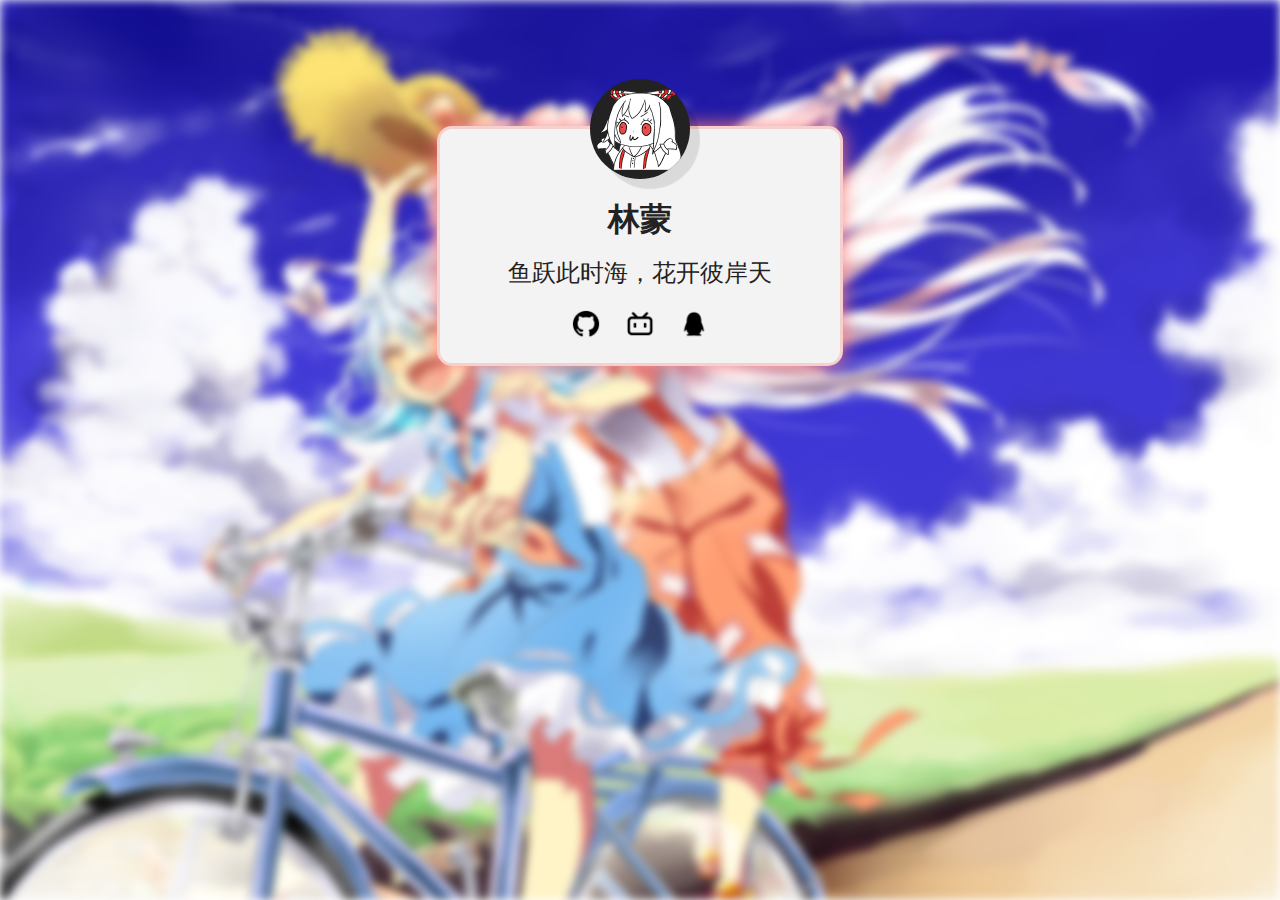
==== card.html @ 1c75807a "1" ====
<!DOCTYPE html>
<html lang="en">
<head>
    <meta charset="UTF-8">
    <meta http-equiv="X-UA-Compatible" content="IE=edge">
    <meta name="viewport" content="width=device-width, initial-scale=1.0">
    <link rel="stylesheet" href="card.css">
    <title>Card Layout</title>
</head>
<body class="wrapper">
    
    <div class="card">
        <img class="avatar" id="lmeng-avatar" src="未标题-3-表情包.png" alt="me">
        <h1>林蒙</h1>
        <h2>鱼跃此时海，花开彼岸天</h2>
        <ul class="contacts">
            <li><a href="https://github.com/I-linmeng-I"><img src="github.png" alt="GitHub"></a></li>
            <li><a href="https://space.bilibili.com/25121455"><img src="bilibili-line.png" alt="BiliBili"></a></li>
            <li><a href="http://wpa.qq.com/msgrd?v=3&uin=1364876516&site=qq&menu=yes"><img src="QQ.png" alt="QQ"></a></li>
        </ul>

</body>
<div class="BackgroundImg"></div>
<script src="jquery-1.11.2.min.js"></script>
<script> 
    $('.wrapper').mousemove(function(e) {
        var x = (e.pageX * -1 / 2), y = (e.pageY * -1 / 2);
        $('.BackgroundImg').css('background-position', x + 'px ' + y + 'px');
    });
</script>
</html>
---- card.css ----
body{
    font-family: Helvetica, sans-serif;
    color: #222;
}

h1{
    margin: 15px 0;
}

h2{
    margin: 0;
    font-weight: 100;
}

img{
    width: 100%;
}

.card{
    background-color: #f3f3f3;
    box-shadow: rgba(0, 0, 0, 0.1) 10px 10px 1px;
    border-radius: 15px;
    border-color: rgba(255, 126, 126, 0.3);
    box-shadow: 0px 0px 20px 0px rgba(255, 126, 126);display: block;
    border-style: solid;
    margin: 10% auto;
    width: 400px;
    text-align: center;
}

.card .avatar{
    box-shadow: rgba(0, 0, 0, 0.1) 10px 10px 1px;
    width: 100px;
    border-radius: 50%;
    margin-top: -50px;
    background-color: #222;
}

.contacts{
    margin: 0;
    padding: 0;
    list-style-type: none;
}

.contacts li{
    width: 30px;
    display: inline-block;
    padding: 20px 10px;
}

.contacts li a img:hover{
    opacity: 0.5;
    transition: opacity ease-in-out 0.2s;
}

.BackgroundImg{
    background: #fff url(sp20221114_132721_175.png) no-repeat 0 0;
    background-size: 120%;
    position:absolute;
    top: 0;
    left: 0;
    bottom: 0;
    right: 0;
    margin: auto;
    z-index: -1;
    filter:blur(5px);
}
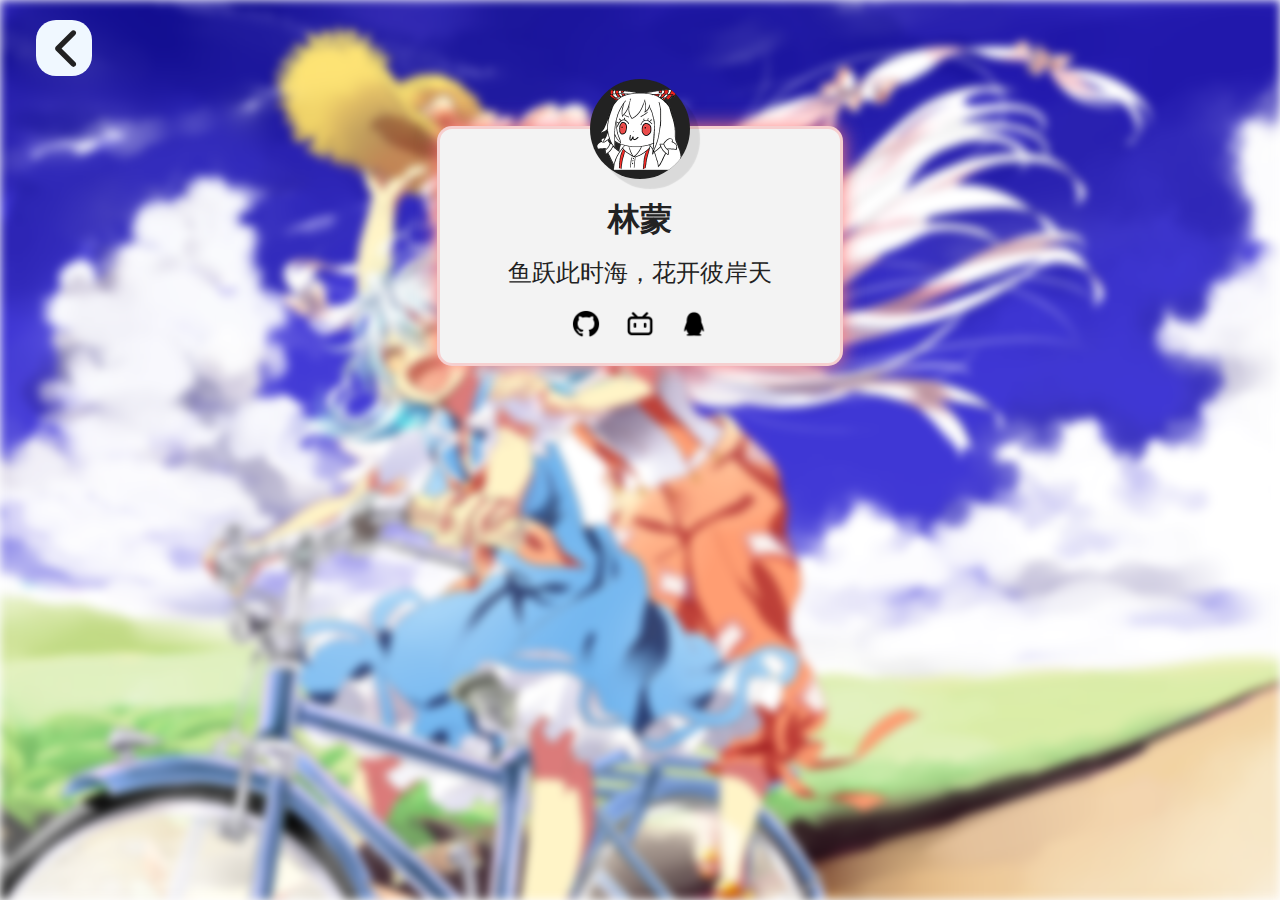
==== commit 8595b05f: "1" ====
--- a/card.html
+++ b/card.html
@@ -5,10 +5,15 @@
     <meta http-equiv="X-UA-Compatible" content="IE=edge">
     <meta name="viewport" content="width=device-width, initial-scale=1.0">
     <link rel="stylesheet" href="card.css">
+    <link rel="stylesheet" href="iconfont.css">
     <title>Card Layout</title>
 </head>
 <body class="wrapper">
-    
+    <input type="checkbox" id="menu-btn">
+    <label for="menu-btn" onclick="window.top.location.href='index.html'">
+        <i class="iconfont icon-yemianfanhui">
+        </i>
+    </label>
     <div class="card">
         <img class="avatar" id="lmeng-avatar" src="未标题-3-表情包.png" alt="me">
         <h1>林蒙</h1>
--- a/card.css
+++ b/card.css
@@ -22,7 +22,7 @@
     border-radius: 15px;
     border-color: rgba(255, 126, 126, 0.3);
     box-shadow: 0px 0px 20px 0px rgba(255, 126, 126);display: block;
-    border-style: solid;
+    border-style:solid;
     margin: 10% auto;
     width: 400px;
     text-align: center;
@@ -66,3 +66,34 @@
     filter:blur(5px);
 }
 
+input[type='checkbox']:not(.HQCheck) {
+    display: none;
+}
+
+label{
+    position: absolute;
+    top: 20px;
+    
+    transform: translateX(50%);
+    width: 56px;
+    height: 56px;
+    border-radius: 20px;
+    background-color: var(--color-menu-bg);
+    color: var(--font-color-mi);
+    display: flex;
+    justify-content: center;
+    align-items: center;
+    overflow: hidden;
+    background-color:aliceblue;
+}
+label>i {
+    font-weight: 900;
+    text-indent: -3px;
+    font-size: 20px;
+    transition: transform var(--transition-menu-time);
+    transform: rotate(0deg);
+}
+label:hover {
+    box-shadow: 0px 0px 20px 0px rgba(255, 126, 126);display: block;
+    color: #1890ff;
+}--- a/iconfont.css
+++ b/iconfont.css
@@ -0,0 +1,24 @@
+@font-face {
+  font-family: "iconfont"; /* Project id  */
+  src: url('iconfont.ttf?t=1636282499752') format('truetype');
+}
+
+.iconfont {
+  font-family: "iconfont" !important;
+  font-size: 16px;
+  font-style: normal;
+  -webkit-font-smoothing: antialiased;
+  -moz-osx-font-smoothing: grayscale;
+}
+
+.icon-down:before {
+  content: "\e7ad";
+  
+}
+
+
+.icon-yemianfanhui:before {
+  content: "\e601";
+  font-size: 56px;
+}
+
